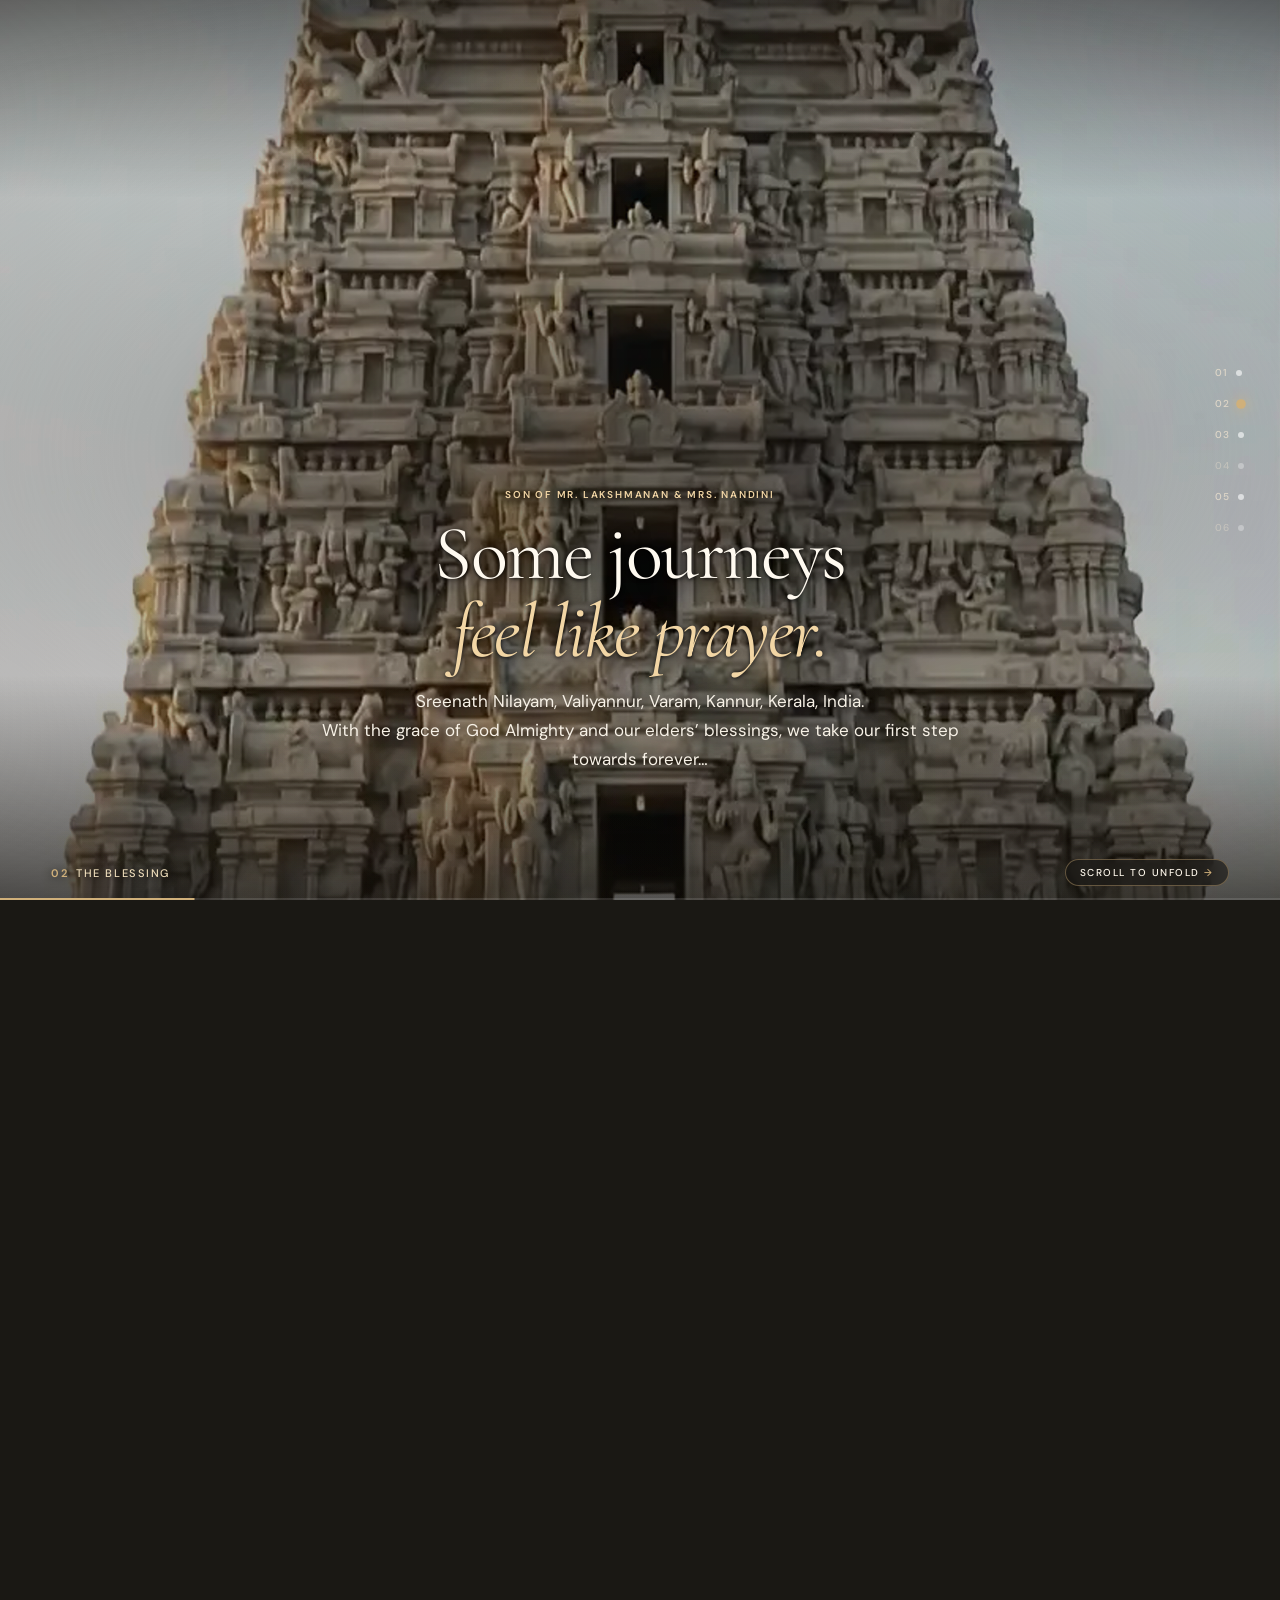
==== manjunath-saritha/index.html @ 2e905105 "Feat: Create wedding invitation copy for Manjunath & Saritha (2 Jan 2027)" ====
<!doctype html>
<html lang="en">
<head>
  <meta charset="UTF-8" />
  <link rel="icon" href="data:image/svg+xml,<svg xmlns=%22http://www.w3.org/2000/svg%22 viewBox=%220 0 100 100%22><text y=%22.9em%22 font-size=%2290%22>💍</text></svg>">
  <meta name="viewport" content="width=device-width, initial-scale=1, viewport-fit=cover" />
  <meta name="theme-color" content="#1a1814" />
  <meta name="description" content="Manjunath &amp; Saritha. Join our wedding celebration, Saturday 2 January 2027 at Kanbay Beach Resort, Thottada, Kannur, Kerala." />
  <title>Manjunath &amp; Saritha - Where Forever Begins | Wedding Invitation</title>
  
  <!-- Fonts -->
  <link rel="preconnect" href="https://fonts.googleapis.com" />
  <link rel="preconnect" href="https://fonts.gstatic.com" crossorigin />
  <link href="https://fonts.googleapis.com/css2?family=Cormorant+Garamond:ital,wght@0,400;0,500;0,600;1,400;1,500&family=DM+Sans:wght@400;500;600&display=swap" rel="stylesheet" />
  
  <link rel="preload" as="image" href="../poster.jpg" />
  <link rel="stylesheet" href="styles.css?v=1.0" />
  <script type="module" src="main.js?v=1.0"></script>
</head>
<body>
  <!-- Film Loader -->
  <div id="film-loader" class="film-loader" role="status" aria-live="polite" aria-busy="true">
    <p class="film-loader-label" id="film-loader-label">Preparing your journey…</p>
    <div class="film-loader-track" aria-hidden="true"><span id="film-loader-fill"></span></div>
    <p class="film-loader-pct" id="film-loader-pct">0%</p>
  </div>

  <a href="#celebrations" class="skip-link">Skip the film to wedding details</a>

  <main id="main">
    <section class="journey" id="journey" aria-label="A journey to our beginning">
      <div class="journey-stage" id="journey-stage">

        <!-- Top Header with S&S Monogram -->
        <header class="journey-header">
          <span class="monogram">M<span>&amp;</span>S</span>
          <a class="header-link" href="#celebrations">The celebrations <span aria-hidden="true">&rarr;</span></a>
        </header>

        <!-- Center Film Region with Scrolled Temple Video Canvas -->
        <div class="film-region">
          <div class="film-border">
            <canvas id="journey-video" role="img" aria-label="Journey from the temple entrance through carved stone corridors to an arch overlooking the sea"></canvas>
          </div>
          <span class="film-side-note" aria-hidden="true">Stone. Sea. Something eternal.</span>
        </div>

        <!-- Copy Region (6 Story Chapters) -->
        <div class="copy-region" id="copy-region">
          <div class="copy-ornament" aria-hidden="true">&#10070;</div>

          <!-- Chapter 1: The Beginning -->
          <article class="chapter-copy is-active hero-depth" data-start="0" data-name="The beginning">
            <div class="hero-content">
              <p class="eyebrow">By God’s Grace<br />With full hearts &amp; our families’ blessings</p>
              <h1><span>Manjunath</span> <em>&amp;</em> <span>Saritha</span></h1>
              <p class="copy-note">A love to come home to.<br />A beginning to share with you.</p>
              <p class="hero-date">2nd January 2027 <span>Auspicious Muhurtham: 11:55 AM &ndash; 12:25 PM<br />Kanbay Beach Resort, Thottada, Kannur, Kerala</span></p>
            </div>
          </article>

          <!-- Chapter 2: The Blessing (Groom Details: Son of Lakshmanan & Nandini) -->
          <article class="chapter-copy" data-start="7" data-name="The blessing" aria-hidden="true" inert>
            <p class="eyebrow">Son of Mr. Lakshmanan &amp; Mrs. Nandini</p>
            <h2>Some journeys<br /><em>feel like prayer.</em></h2>
            <p class="copy-note">
              Sreenath Nilayam, Valiyannur, Varam, Kannur, Kerala, India.<br />
              With the grace of God Almighty and our elders’ blessings, we take our first step towards forever…
            </p>
          </article>

          <!-- Chapter 3: The Light (Bride Details: Daughter of Kunhikrishnan & Saraswathi) -->
          <article class="chapter-copy" data-start="15.5" data-name="The light" aria-hidden="true" inert>
            <p class="eyebrow">Daughter of Mr. E. Kunhikrishnan &amp; Mrs. Saraswathi K</p>
            <h2>A beautiful beginning<br /><em>to forever.</em></h2>
            <p class="copy-note">
              Krishnas, Munnad, Kasaragod, Kerala, India.<br />
              Two families united in tradition, devotion, &amp; timeless togetherness.
            </p>
          </article>

          <!-- Chapter 4: The Gathering (Muhurtham & Itinerary) -->
          <article class="chapter-copy" data-start="26.5" data-name="The gathering" aria-hidden="true" inert>
            <p class="eyebrow">Auspicious Muhurtham: 11:55 AM &ndash; 12:25 PM</p>
            <h2>A celebration<br /><em>to come home to.</em></h2>
            <div class="film-events">
              <p><span>2nd Jan &bull; 11:55 AM &ndash; 12:25 PM</span> <strong>Shubh Muhurtham</strong> &mdash; Kanbay Beach Resort, Thottada, Kannur, Kerala</p>
              <p><span>2nd Jan &bull; 12:30 PM onwards</span> <strong>Traditional Kerala Sadhya Feast</strong> &mdash; Kanbay Beach Resort, Ootupura</p>
            </div>
          </article>

          <!-- Chapter 5: Best Compliments (From Sooraj & Sreejaya) -->
          <article class="chapter-copy" data-start="37" data-name="Best compliments" aria-hidden="true" inert>
            <p class="eyebrow">With Best Compliments From</p>
            <h2>Sooraj &amp; Sreejaya<br /><em>With love &amp; blessings.</em></h2>
            <p class="copy-note">
              Together with dear relatives, friends, &amp; well-wishers.<br />
              Showering blessings upon <strong>Manjunath &amp; Saritha</strong>.
            </p>
          </article>

          <!-- Chapter 6: The Promise -->
          <article class="chapter-copy" data-start="44" data-name="The promise" aria-hidden="true" inert>
            <p class="eyebrow">And a place for you in it all</p>
            <h2>Our Forever.<br /><em>Your Presence.</em></h2>
            <p class="copy-note">With hearts full of joy, we invite you to be part of our special day and bless our journey together.</p>
            <button type="button" class="rsvp-button film-rsvp" data-open-rsvp>Join our celebration <span aria-hidden="true">&rarr;</span></button>
            <a href="#celebrations" class="text-link">The wedding details <span aria-hidden="true">&rarr;</span></a>
          </article>
        </div>

        <!-- Chapter Navigation (Desktop Right) -->
        <nav class="chapter-nav" aria-label="Film chapters">
          <button type="button" data-chapter="0" aria-label="The beginning" aria-current="step"><span>01</span><i></i></button>
          <button type="button" data-chapter="1" aria-label="The blessing"><span>02</span><i></i></button>
          <button type="button" data-chapter="2" aria-label="The light"><span>03</span><i></i></button>
          <button type="button" data-chapter="3" aria-label="The gathering"><span>04</span><i></i></button>
          <button type="button" data-chapter="4" aria-label="Best compliments"><span>05</span><i></i></button>
          <button type="button" data-chapter="5" aria-label="The promise"><span>06</span><i></i></button>
        </nav>

        <!-- Journey Footer -->
        <footer class="journey-footer">
          <span class="chapter-caption"><b id="chapter-number">01</b><span id="chapter-name">The beginning</span></span>
          <span class="media-status" id="media-status" role="status">Preparing your journey…</span>
          <button class="scroll-cue" id="next-chapter" type="button">Scroll to unfold <span aria-hidden="true">&rarr;</span></button>
        </footer>

        <!-- Bottom Gold Progress Line -->
        <div class="progress" aria-hidden="true"><span id="progress-fill"></span></div>
      </div>
    </section>
    
    <!-- Audio activation prompt if browser blocks wheel autoplay -->
    <div id="audio-prompt" class="audio-prompt" role="button" tabindex="0">
      <span class="music-icon" aria-hidden="true">&#9835;</span>
      <span>Click anywhere to play wedding music</span>
    </div>
  </main>

  <!-- Celebrations / Full Details Modal Dialog -->
  <dialog id="wedding-details" aria-labelledby="details-title">
    <button type="button" class="dialog-close" id="close-details" aria-label="Close wedding details">&times;</button>
    <p class="small-label">Manjunath &amp; Saritha &bull; Kannur &amp; Kasaragod</p>
    <h2 id="details-title">A celebration <em>with you.</em></h2>
    <p class="details-intro">
      By God’s Grace and with the love and blessings of the Lakshmanan and Kunhikrishnan families, please join us on Saturday, 2nd January 2027.
    </p>
    
    <div style="background: rgba(208, 176, 122, 0.15); border: 1px solid #d0b07a; border-radius: 4px; padding: 14px 18px; margin: 20px 0; font-size: 11px; color: #211f1a;">
      <strong style="text-transform: uppercase; letter-spacing: 0.1em; color: #856b45;">Auspicious Muhurtham</strong>
      <div style="font-family: var(--serif); font-size: 20px; margin: 4px 0 2px;">11:55 AM &ndash; 12:25 PM</div>
      <span>Saturday, 2nd January 2027 &bull; Kalyana Mandapam, Kanbay Beach Resort, Thottada, Kannur</span>
    </div>

    <div class="events" id="events-list"></div>

    <div style="border-top: 1px solid #c9beac; padding-top: 18px; margin-top: 18px; font-size: 11px; color: #676050;">
      <div style="font-size: 9px; text-transform: uppercase; letter-spacing: 0.12em; color: #856b45;">With Best Compliments From</div>
      <div style="font-family: var(--serif); font-size: 19px; color: #211f1a; margin-top: 3px;">SOORAJ &amp; SREEJAYA</div>
      <div style="font-style: italic; color: #857c6b; font-size: 10px;">Together with dear relatives, friends, &amp; well-wishers showering blessings upon Manjunath &amp; Saritha</div>
    </div>

    <p class="venue-note" style="margin-top: 15px;">
      Sreenath Nilayam, Valiyannur, Varam, Kannur &bull; Krishnas, Munnad, Kasaragod
    </p>
    
    <div style="display: flex; gap: 15px; align-items: center; justify-content: space-between; margin-top: 20px; flex-wrap: wrap;">
      <a class="text-link" id="save-date" href="wedding.ics" download="Manjunath-and-Saritha.ics">Save the dates &rarr;</a>
      <button class="rsvp-button" type="button" data-open-rsvp>Share your RSVP &rarr;</button>
    </div>
  </dialog>

  <!-- RSVP Modal Dialog -->
  <dialog id="rsvp-dialog" aria-labelledby="rsvp-title">
    <button type="button" class="dialog-close" id="close-rsvp" aria-label="Close RSVP">&times;</button>
    <p class="small-label">Manjunath &amp; Saritha</p>
    <h2 id="rsvp-title">A place <em>for you.</em></h2>
    <p class="demo-note">Kindly confirm your presence by 15 December 2026 to help us welcome you warmly.</p>
    <form id="rsvp-form" action="https://formsubmit.co/srijayalaxman@gmail.com" method="POST">
      <input type="hidden" name="_subject" value="Wedding RSVP: Manjunath &amp; Saritha" />
      <input type="hidden" name="_template" value="table" />
      <input type="hidden" name="_captcha" value="false" />
      <label>Your name<input name="name" autocomplete="name" required maxlength="100" placeholder="Your full name" /></label>
      <label>Your phone or email (optional)<input name="contact" autocomplete="email" maxlength="100" placeholder="Phone number or email address" /></label>
      <label>Will you join us?
        <select name="attendance">
          <option value="Joyfully accept">Joyfully accept</option>
          <option value="Sending love from afar">Sending love from afar</option>
        </select>
      </label>
      <label id="guest-field">Number of guests
        <select name="guests">
          <option value="1 guest">1 guest</option>
          <option value="2 guests" selected>2 guests</option>
          <option value="3 guests">3 guests</option>
          <option value="4 guests">4 guests</option>
          <option value="5+ guests (Family)">5+ guests (Family)</option>
        </select>
      </label>
      <label>A little note / blessings
        <textarea name="message" rows="3" maxlength="500" placeholder="A blessing, prayer, or warm wish for Manjunath &amp; Saritha"></textarea>
      </label>
      <button class="rsvp-button" id="rsvp-submit-btn" type="submit">Confirm My Attendance <span aria-hidden="true">&rarr;</span></button>
      <p id="rsvp-status" role="status" style="margin-top: 12px; font-size: 12px; line-height: 1.5; color: #856b45; font-weight: 500;"></p>
    </form>
  </dialog>

  <!-- Audio element pointing to parent bgm.mp3 -->
  <audio id="bgm-audio" src="../bgm.mp3" preload="auto" loop></audio>

  <noscript>
    <style>.journey{height:auto}.journey-stage{position:relative}.media-status,.scroll-cue,.chapter-nav,.header-link,.film-loader{display:none}</style>
  </noscript>
</body>
</html>
---- manjunath-saritha/styles.css ----
/* ==========================================================
   SOORAJ & SREEJAYA WEDDING INVITATION
   Pure Full-Screen Cinematic Experience (Mobile & Desktop)
   ========================================================== */

:root {
  --ink: #1a1814;
  --paper: #f4f0e8;
  --gold: #d0b07a;
  --gold-bright: #f2d6a5;
  --gold-dark: #8c734b;
  --muted: #b8b2a5;
  --line: rgba(208, 176, 122, 0.3);
  --serif: 'Cormorant Garamond', Georgia, serif;
  --sans: 'DM Sans', -apple-system, BlinkMacSystemFont, Arial, sans-serif;
  --ease: cubic-bezier(0.23, 1, 0.32, 1);
  color: var(--paper);
  background: var(--ink);
  font-family: var(--sans);
  -webkit-font-smoothing: antialiased;
  -webkit-text-size-adjust: 100%;
}

* { box-sizing: border-box; }
html, body {
  margin: 0;
  padding: 0;
  width: 100%;
  min-height: 100%;
  background: var(--ink);
  color: var(--paper);
  touch-action: pan-y;
  -webkit-overflow-scrolling: touch;
  overscroll-behavior-y: none;
}

body, h1, h2, h3, p, figure, ul, ol { margin: 0; padding: 0; }
button, input, select, textarea { font: inherit; }
button, a { -webkit-tap-highlight-color: transparent; touch-action: manipulation; cursor: pointer; color: inherit; text-decoration: none; }
img, video { display: block; max-width: 100%; }
button:focus-visible, a:focus-visible, summary:focus-visible { outline: 2px solid var(--gold); outline-offset: 4px; }
[hidden] { display: none !important; }

/* Skip Link */
.skip-link {
  position: fixed;
  top: 8px;
  left: 8px;
  transform: translateY(-180%);
  background: var(--paper);
  color: var(--ink);
  padding: 12px 18px;
  z-index: 100;
  font-weight: 500;
  border-radius: 4px;
}
.skip-link:focus { transform: none; }

/* ==========================================================
   FILM LOADER
   ========================================================== */
.film-loader {
  position: fixed;
  inset: 0;
  z-index: 999;
  display: flex;
  flex-direction: column;
  align-items: center;
  justify-content: center;
  gap: 16px;
  padding: 24px;
  background: radial-gradient(circle at center, #26231e 0%, #151310 100%);
  color: var(--paper);
  transition: opacity 0.5s var(--ease), visibility 0.5s var(--ease);
}
.film-loader.is-done {
  opacity: 0;
  visibility: hidden;
  pointer-events: none;
}
.film-loader-label {
  font: 500 11px/1.5 var(--sans);
  letter-spacing: .18em;
  text-transform: uppercase;
  color: var(--gold-bright);
}
.film-loader-track {
  width: min(280px, 72vw);
  height: 2px;
  background: #3b362c;
  overflow: hidden;
  border-radius: 2px;
}
.film-loader-track span {
  display: block;
  height: 100%;
  width: 100%;
  transform: scaleX(0);
  transform-origin: left;
  background: var(--gold);
  transition: transform 160ms linear;
}
.film-loader-pct {
  font: 400 13px/1 var(--serif);
  color: #cbc6bb;
  letter-spacing: .06em;
}

/* ==========================================================
   JOURNEY & CONTINUOUS FULL-SCREEN CINEMA STAGE
   ========================================================== */
.journey {
  height: 800svh;
  min-height: 4200px;
  background: var(--ink);
  color: var(--paper);
  position: relative;
}

.journey-stage {
  position: fixed;
  transform: translateZ(0);
  -webkit-transform: translateZ(0);
  backface-visibility: hidden;
  inset: 0;
  width: 100vw;
  height: 100vh;
  height: 100dvh;
  display: block;
  overflow: hidden;
  pointer-events: none;
  z-index: 1;
}

/* Film Region & Canvas */
.film-region {
  position: absolute;
  inset: 0;
  width: 100%;
  height: 100%;
  pointer-events: none;
  z-index: 1;
}
.film-border {
  position: absolute;
  inset: 0;
  width: 100%;
  height: 100%;
  border: 0;
  padding: 0;
  margin: 0;
}
#journey-video {
  display: block;
  transform: translateZ(0);
  -webkit-transform: translateZ(0);
  backface-visibility: hidden;
  width: 100%;
  height: 100%;
  object-fit: cover;
  object-position: center center;
  pointer-events: none;
  image-rendering: -webkit-optimize-contrast;
  image-rendering: high-quality;
  filter: contrast(1.04) brightness(1.02) saturate(1.08);
}

/* Vignette Scrim */
.film-region::after {
  content: '';
  position: absolute;
  inset: 0;
  pointer-events: none;
  background:
    radial-gradient(ellipse 95% 85% at 50% 50%, transparent 40%, rgba(15, 13, 10, 0.45) 100%),
    linear-gradient(180deg, rgba(15, 13, 10, 0.5) 0%, transparent 22%, transparent 75%, rgba(15, 13, 10, 0.65) 100%);
}

.film-side-note, .copy-ornament { display: none; }

/* ==========================================================
   SITE HEADER
   ========================================================== */
.site-header {
  position: absolute;
  top: 0;
  left: 0;
  right: 0;
  display: flex;
  align-items: center;
  justify-content: space-between;
  padding: max(16px, env(safe-area-inset-top, 16px)) clamp(20px, 4vw, 60px);
  z-index: 20;
  pointer-events: none;
  text-shadow: 0 1px 12px rgba(0, 0, 0, 0.9);
}
.site-header * { pointer-events: auto; }

.header-place {
  font: 500 9px var(--sans);
  letter-spacing: .16em;
  text-transform: uppercase;
  color: #eeddbb;
}
@media (max-width: 550px) {
  .header-place { display: none; }
}

.monogram {
  font: 500 28px/1 var(--serif);
  letter-spacing: -.05em;
  color: #fff9ed;
}
.monogram span {
  font-style: italic;
  color: var(--gold);
  font-size: .7em;
  margin: 0 .14em;
}

.header-link {
  display: inline-flex;
  align-items: center;
  gap: 8px;
  font: 500 10px var(--sans);
  letter-spacing: .15em;
  text-transform: uppercase;
  color: #fff9ed;
  padding: 6px 14px;
  border: 1px solid rgba(208, 176, 122, 0.45);
  border-radius: 20px;
  background: rgba(26, 24, 20, 0.65);
  backdrop-filter: blur(8px);
  -webkit-backdrop-filter: blur(8px);
  transition: all 0.3s ease;
}
.header-link span { color: var(--gold); }
.header-link:hover {
  border-color: var(--gold);
  background: rgba(36, 32, 26, 0.9);
  color: var(--gold-bright);
}

/* ==========================================================
   COPY REGION & CHAPTERS
   ========================================================== */
.copy-region {
  position: absolute;
  inset: 0;
  width: 100%;
  height: 100%;
  pointer-events: none;
  z-index: 10;
}

.chapter-copy {
  position: absolute;
  inset: 0;
  display: flex;
  flex-direction: column;
  align-items: center;
  justify-content: center;
  text-align: center;
  padding: 80px clamp(20px, 6vw, 80px) 90px;
  opacity: 0;
  visibility: hidden;
  pointer-events: none;
  transition: opacity 0.5s var(--ease), transform 0.5s var(--ease);
  transform: translate3d(0, 16px, 0);
  -webkit-transform: translate3d(0, 16px, 0);
  will-change: opacity, transform;
  backface-visibility: hidden;
  isolation: isolate;
}
.chapter-copy.is-active {
  opacity: 1;
  visibility: visible;
  pointer-events: none;
  transform: translate3d(0, 0, 0);
  -webkit-transform: translate3d(0, 0, 0);
}
.chapter-copy a, .chapter-copy button { pointer-events: auto; }

/* Soft read-aid backing scrim */
.chapter-copy::before {
  content: '';
  position: absolute;
  inset: 0;
  z-index: -1;
  pointer-events: none;
  background: radial-gradient(ellipse 85% 55% at 50% 50%, rgba(18, 15, 12, 0.62) 0%, transparent 100%);
}

/* Typography */
.eyebrow, .small-label {
  font: 600 10px/1.6 var(--sans);
  letter-spacing: .18em;
  text-transform: uppercase;
  color: var(--gold-bright);
  margin-bottom: 12px;
  text-shadow: 0 1px 12px rgba(0, 0, 0, 0.95);
}

.chapter-copy h1 {
  font: 400 clamp(3.2rem, 9.5vw, 7.5rem)/0.96 var(--serif);
  letter-spacing: -.03em;
  color: #fffaf0;
  text-shadow: 0 2px 28px rgba(0, 0, 0, 0.95), 0 1px 4px rgba(0, 0, 0, 0.9);
}
.chapter-copy h1 span { display: inline-block; }
.chapter-copy h1 em {
  font-size: .65em;
  color: var(--gold);
  font-style: italic;
  margin: 0 4px;
}

.chapter-copy h2 {
  font: 400 clamp(2.3rem, 6.5vw, 4.8rem)/1.02 var(--serif);
  letter-spacing: -.025em;
  color: #fffaf0;
  text-shadow: 0 2px 28px rgba(0, 0, 0, 0.95), 0 1px 4px rgba(0, 0, 0, 0.9);
}
.chapter-copy h2 em {
  color: var(--gold-bright);
  font-style: italic;
}

.copy-note {
  font: 400 clamp(13px, 2.2vw, 17px)/1.7 var(--sans);
  color: #f7f1e6;
  max-width: 38em;
  margin-top: 16px;
  text-shadow: 0 1px 14px rgba(0, 0, 0, 0.95);
}

.hero-date {
  font: 500 11px/1.8 var(--sans);
  letter-spacing: .18em;
  text-transform: uppercase;
  color: var(--gold);
  margin-top: 22px;
  text-shadow: 0 1px 12px rgba(0, 0, 0, 0.95);
}
.hero-date span {
  display: block;
  color: #ded6c8;
  font-size: 10px;
  letter-spacing: .12em;
}

/* Chapter Custom Placements */
.chapter-copy[data-start='0'] {
  justify-content: center;
}
.chapter-copy[data-start='0'] .hero-content {
  display: flex;
  flex-direction: column;
  align-items: center;
  width: 100%;
}

.chapter-copy[data-start='7'],
.chapter-copy[data-start='15.5'],
.chapter-copy[data-start='26.5'] {
  justify-content: flex-end;
  padding-bottom: max(90px, 14svh);
}

.chapter-copy[data-start='37'] {
  justify-content: center;
}

.chapter-copy[data-start='44'] {
  justify-content: center;
}

/* Event Itinerary (Chapter 4) */
.film-events {
  margin-top: 20px;
  display: flex;
  flex-direction: column;
  gap: 10px;
  max-width: 440px;
  text-align: left;
}
.film-events p {
  font: 400 16px/1.4 var(--serif);
  color: #fff9ee;
  text-shadow: 0 1px 10px #000;
  display: flex;
  align-items: baseline;
  gap: 12px;
}
.film-events span {
  width: 135px;
  flex-shrink: 0;
  color: var(--gold-bright);
  font: 500 9px var(--sans);
  letter-spacing: .08em;
  text-transform: uppercase;
}

/* Buttons */
.film-rsvp, .rsvp-button {
  display: inline-flex;
  align-items: center;
  justify-content: center;
  gap: 8px;
  margin-top: 22px;
  padding: 12px 28px;
  background: var(--gold);
  color: #211f1a;
  border: 1px solid #e7c997;
  border-radius: 28px;
  font: 600 11px var(--sans);
  letter-spacing: .14em;
  text-transform: uppercase;
  box-shadow: 0 4px 20px rgba(0, 0, 0, 0.4), 0 0 16px rgba(208, 176, 122, 0.3);
  transition: all 0.3s ease;
}
.film-rsvp:hover, .rsvp-button:hover {
  background: #deb77a;
  transform: translateY(-2px);
  box-shadow: 0 6px 26px rgba(0, 0, 0, 0.5), 0 0 22px rgba(208, 176, 122, 0.5);
}

.text-link {
  color: var(--gold-bright);
  font: 500 11px var(--sans);
  letter-spacing: .1em;
  text-decoration: underline;
  text-underline-offset: 4px;
  transition: color 0.3s ease;
}
.text-link:hover { color: #fff; }

/* ==========================================================
   CHAPTER NAVIGATION (01 - 06 on the right)
   ========================================================== */
.chapter-nav {
  position: absolute;
  right: clamp(16px, 2.5vw, 36px);
  top: 50%;
  transform: translateY(-50%);
  display: flex;
  flex-direction: column;
  gap: 10px;
  z-index: 20;
  pointer-events: none;
}
.chapter-nav button {
  pointer-events: auto;
  background: transparent;
  border: 0;
  padding: 4px;
  display: flex;
  align-items: center;
  gap: 8px;
  opacity: 0.5;
  transition: opacity 0.3s ease;
}
.chapter-nav button span {
  font: 500 10px var(--sans);
  color: #ded6c8;
  letter-spacing: .08em;
  display: none;
}
.chapter-nav button i {
  display: block;
  width: 6px;
  height: 6px;
  border-radius: 50%;
  background: rgba(255, 255, 255, 0.6);
  transition: all 0.3s ease;
}
.chapter-nav button[aria-current='step'] {
  opacity: 1;
}
.chapter-nav button[aria-current='step'] i {
  background: var(--gold);
  transform: scale(1.6);
  box-shadow: 0 0 8px var(--gold);
}
@media (min-width: 900px) {
  .chapter-nav button span { display: block; }
}

/* ==========================================================
   JOURNEY FOOTER
   ========================================================== */
.journey-footer {
  position: absolute;
  bottom: max(14px, env(safe-area-inset-bottom, 14px));
  left: clamp(20px, 4vw, 60px);
  right: clamp(20px, 4vw, 60px);
  display: flex;
  align-items: center;
  justify-content: space-between;
  z-index: 20;
  pointer-events: none;
  text-shadow: 0 1px 10px rgba(0, 0, 0, 0.9);
}
.journey-footer * { pointer-events: auto; }

.chapter-caption {
  font: 500 11px var(--sans);
  letter-spacing: .14em;
  text-transform: uppercase;
  color: #eeddbb;
  display: flex;
  align-items: center;
  gap: 8px;
}
.chapter-caption b {
  color: var(--gold);
  font-weight: 600;
}

.media-status { display: none; }

.scroll-cue {
  background: rgba(26, 24, 20, 0.65);
  border: 1px solid rgba(208, 176, 122, 0.4);
  border-radius: 20px;
  padding: 6px 14px;
  color: #fff9ed;
  font: 500 10px var(--sans);
  letter-spacing: .15em;
  text-transform: uppercase;
  backdrop-filter: blur(8px);
  -webkit-backdrop-filter: blur(8px);
  transition: all 0.3s ease;
}
.scroll-cue span { color: var(--gold); }
.scroll-cue:hover {
  border-color: var(--gold);
  background: rgba(36, 32, 26, 0.9);
}

/* Bottom Progress Bar */
.progress {
  position: absolute;
  bottom: 0;
  left: 0;
  right: 0;
  height: 2px;
  background: rgba(255, 255, 255, 0.12);
  z-index: 30;
  pointer-events: none;
}
.progress span {
  display: block;
  height: 100%;
  width: 100%;
  background: var(--gold);
  transform: scaleX(0);
  transform-origin: left;
  transition: transform 100ms linear;
}

/* ==========================================================
   AUDIO ACTIVATION PROMPT PILL
   ========================================================== */
.audio-prompt {
  position: fixed;
  bottom: max(64px, calc(env(safe-area-inset-bottom, 0px) + 60px));
  left: 50%;
  transform: translateX(-50%) translateY(25px);
  background: rgba(26, 24, 20, 0.94);
  border: 1px solid var(--gold);
  border-radius: 30px;
  padding: 10px 22px;
  color: #fff5e3;
  font-family: var(--sans);
  font-size: 11px;
  font-weight: 500;
  letter-spacing: .12em;
  text-transform: uppercase;
  display: flex;
  align-items: center;
  gap: 10px;
  z-index: 99;
  box-shadow: 0 4px 22px rgba(0, 0, 0, 0.7), 0 0 16px rgba(208, 176, 122, 0.3);
  opacity: 0;
  visibility: hidden;
  pointer-events: none;
  cursor: pointer;
  transition: all 0.4s var(--ease);
  backdrop-filter: blur(10px);
  -webkit-backdrop-filter: blur(10px);
}
.audio-prompt.is-visible {
  opacity: 1;
  visibility: visible;
  pointer-events: auto;
  transform: translateX(-50%) translateY(0);
  animation: promptPulse 2.5s ease-in-out infinite;
}
.audio-prompt .music-icon {
  font-size: 14px;
  color: var(--gold);
}
@keyframes promptPulse {
  0%, 100% { box-shadow: 0 4px 22px rgba(0, 0, 0, 0.7), 0 0 16px rgba(208, 176, 122, 0.3); }
  50% { box-shadow: 0 6px 30px rgba(0, 0, 0, 0.8), 0 0 26px rgba(208, 176, 122, 0.6); }
}

/* ==========================================================
   MODAL DIALOGS (CELEBRATIONS & RSVP)
   ========================================================== */
dialog {
  border: 1px solid var(--gold);
  border-radius: 8px;
  background: var(--paper);
  color: #211f1a;
  padding: 36px clamp(20px, 5vw, 44px);
  box-shadow: 0 20px 60px rgba(0, 0, 0, 0.6), 0 0 30px rgba(208, 176, 122, 0.2);
  width: min(640px, calc(100% - 32px));
  max-height: 90vh;
  overflow-y: auto;
  pointer-events: auto;
  margin: auto;
}
dialog::backdrop {
  background: rgba(15, 13, 10, 0.85);
  backdrop-filter: blur(6px);
  -webkit-backdrop-filter: blur(6px);
}
dialog h2 {
  font: 400 clamp(2rem, 5vw, 2.8rem)/1.1 var(--serif);
  color: #211f1a;
  margin-top: 6px;
}
dialog h2 em { color: var(--gold-dark); font-style: italic; }
.details-intro, .demo-note {
  font-size: 13px;
  line-height: 1.7;
  color: #595245;
  margin: 14px 0 20px;
}
.dialog-close {
  position: absolute;
  top: 14px;
  right: 16px;
  background: transparent;
  border: 0;
  font-size: 28px;
  line-height: 1;
  color: #8c8273;
  padding: 6px;
  transition: color 0.2s ease;
}
.dialog-close:hover { color: #211f1a; }

/* RSVP Form */
#rsvp-form { display: flex; flex-direction: column; gap: 16px; }
#rsvp-form label {
  display: flex;
  flex-direction: column;
  gap: 6px;
  font: 500 11px var(--sans);
  letter-spacing: .08em;
  text-transform: uppercase;
  color: #595245;
}
#rsvp-form input, #rsvp-form select, #rsvp-form textarea {
  border: 1px solid #d4cdc0;
  border-radius: 4px;
  padding: 11px 14px;
  background: #fff;
  color: #211f1a;
  font-size: 14px;
  transition: border-color 0.2s ease;
}
#rsvp-form input:focus, #rsvp-form select:focus, #rsvp-form textarea:focus {
  border-color: var(--gold-dark);
  outline: none;
}

/* Modal Dialog Content Enhancements */
dialog .small-label {
  color: var(--gold-dark);
  text-shadow: none;
}
dialog .event-number {
  color: var(--gold-dark);
  font-family: var(--serif);
  font-size: 15px;
  font-weight: 600;
  margin-right: 8px;
}
dialog .events {
  display: flex;
  flex-direction: column;
  gap: 14px;
  margin: 18px 0;
}
dialog .event {
  display: flex;
  align-items: flex-start;
  gap: 14px;
  padding-bottom: 14px;
  border-bottom: 1px solid rgba(208, 176, 122, 0.25);
}
dialog .event:last-child {
  border-bottom: none;
  padding-bottom: 0;
}
dialog .event h3 {
  font: 500 1.25rem/1.2 var(--serif);
  color: #211f1a;
  margin: 3px 0 2px;
}
dialog .event p {
  font-size: 13px;
  color: #595245;
  line-height: 1.5;
}
dialog .event-details {
  margin-left: auto;
  text-align: right;
  font-size: 11px;
  color: #736959;
  flex-shrink: 0;
}
@media (max-width: 500px) {
  dialog .event {
    flex-direction: column;
    gap: 4px;
  }
  dialog .event-details {
    text-align: left;
    margin-left: 0;
  }
}
dialog .rsvp-button {
  background: #d0b07a;
  color: #1a1814;
  font-weight: 600;
  padding: 10px 22px;
  border: 0;
  border-radius: 24px;
  font-size: 11px;
  letter-spacing: 0.12em;
  text-transform: uppercase;
  cursor: pointer;
  transition: background 0.3s ease;
}
dialog .rsvp-button:hover {
  background: #f2d6a5;
}
dialog .text-link {
  color: #8c734b;
  font-size: 12px;
  letter-spacing: 0.08em;
  text-transform: uppercase;
  font-weight: 500;
  border-bottom: 1px solid rgba(140, 115, 75, 0.4);
  padding-bottom: 2px;
  transition: color 0.2s ease, border-color 0.2s ease;
}
dialog .text-link:hover {
  color: #211f1a;
  border-color: #211f1a;
}

/* ==========================================================
   MOBILE RESPONSIVENESS OVERRIDES (MAX-WIDTH 768px)
   ========================================================= */
@media (max-width: 768px) {
  .chapter-copy h1 { font-size: clamp(3rem, 14vw, 4.4rem); }
  .chapter-copy h2 { font-size: clamp(2.1rem, 9vw, 3.2rem); }
  .chapter-copy { padding: 70px 22px 80px; }
  .chapter-copy[data-start='7'],
  .chapter-copy[data-start='15.5'],
  .chapter-copy[data-start='26.5'] {
    padding-bottom: max(75px, 12svh);
  }
  .film-events { max-width: 100%; }
  .film-events p { font-size: 15px; flex-direction: column; gap: 2px; }
  .film-events span { width: auto; font-size: 8px; }
  .chapter-caption { font-size: 10px; }
  .scroll-cue { font-size: 9px; padding: 5px 11px; }
}
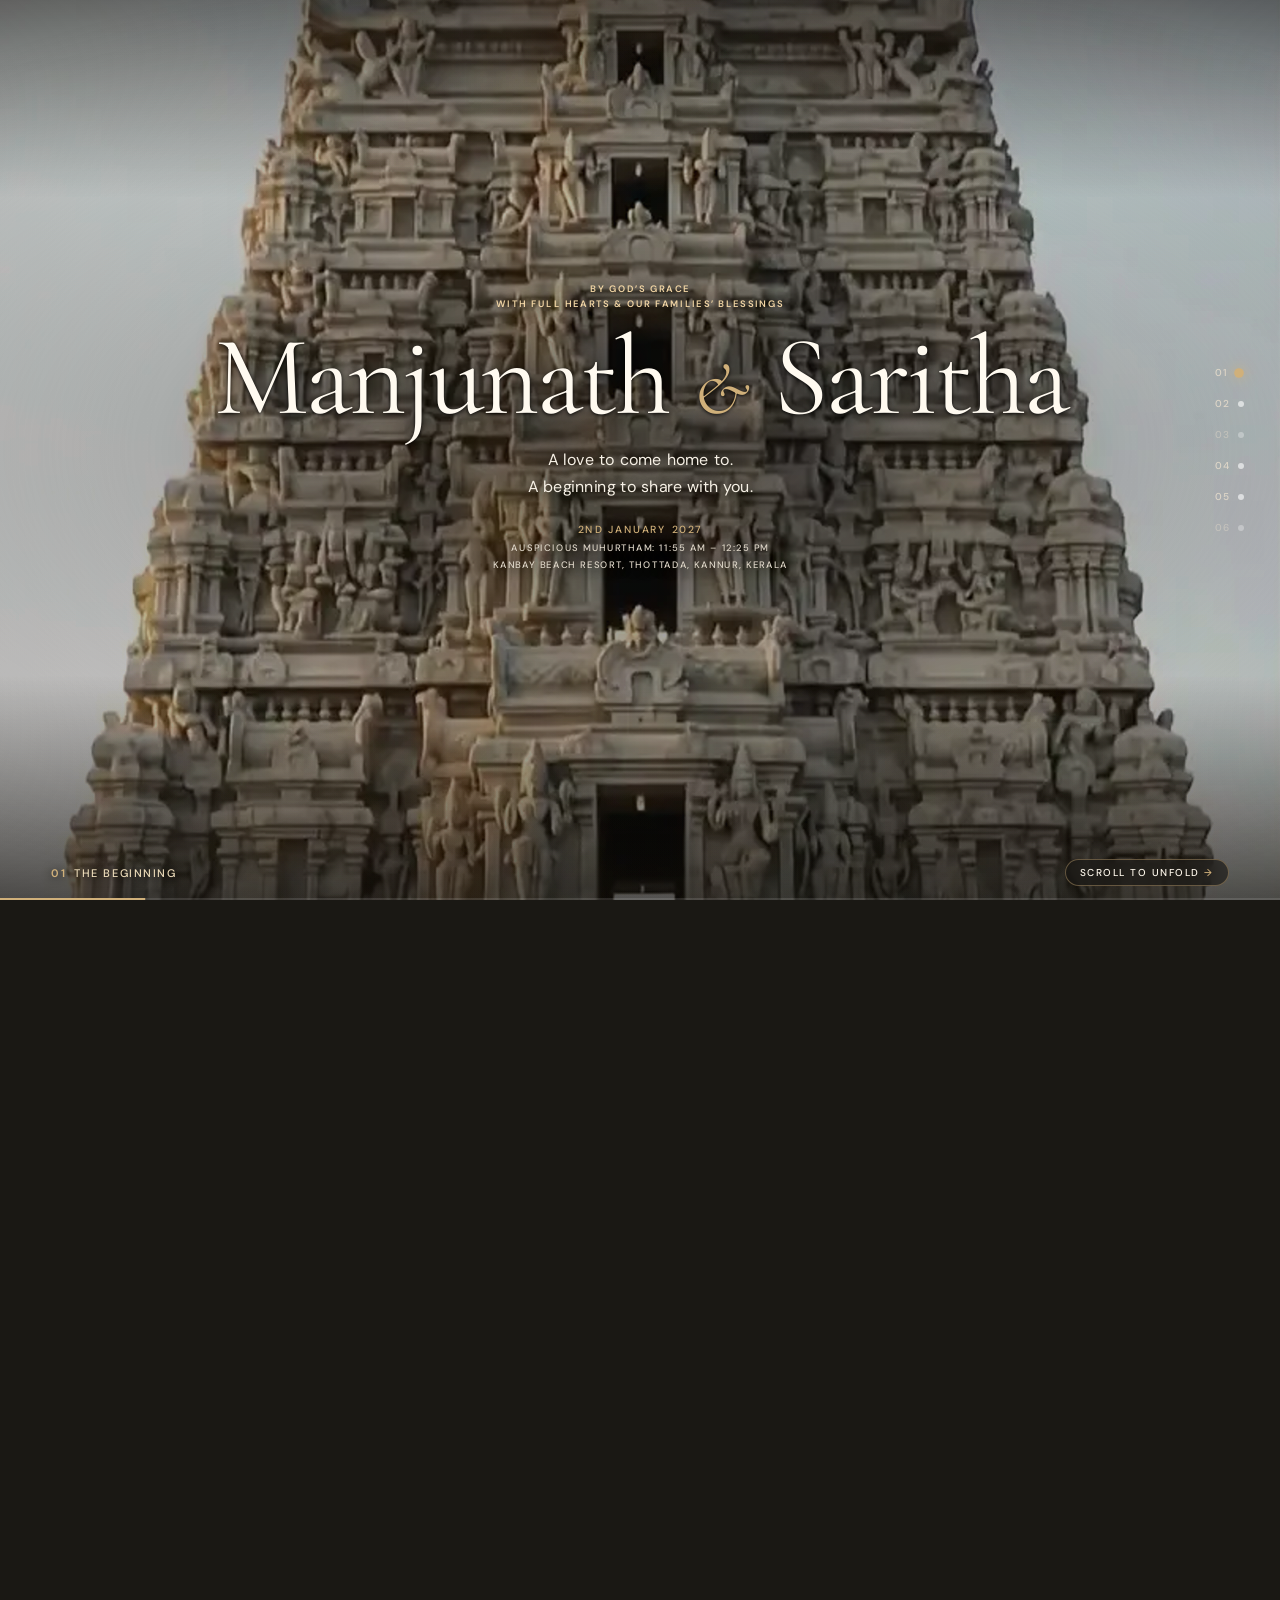
==== commit 7f3edae7: "Feat: Add Open Graph WhatsApp sharing preview tags" ====
--- a/manjunath-saritha/index.html
+++ b/manjunath-saritha/index.html
@@ -7,6 +7,23 @@
   <meta name="theme-color" content="#1a1814" />
   <meta name="description" content="Manjunath &amp; Saritha. Join our wedding celebration, Saturday 2 January 2027 at Kanbay Beach Resort, Thottada, Kannur, Kerala." />
   <title>Manjunath &amp; Saritha - Where Forever Begins | Wedding Invitation</title>
+  <!-- WhatsApp & Social Media Preview (Open Graph) -->
+  <meta property="og:type" content="website" />
+  <meta property="og:site_name" content="Manjunath &amp; Saritha Wedding" />
+  <meta property="og:url" content="https://sooraj1119.github.io/manjunath-saritha/" />
+  <meta property="og:title" content="Manjunath &amp; Saritha — Wedding Invitation" />
+  <meta property="og:description" content="By God’s Grace. With full hearts &amp; our families’ blessings, join our wedding celebration on Saturday, 2 January 2027 at Kanbay Beach Resort, Thottada, Kannur, Kerala." />
+  <meta property="og:image" content="https://sooraj1119.github.io/manjunath-saritha/poster.jpg" />
+  <meta property="og:image:secure_url" content="https://sooraj1119.github.io/manjunath-saritha/poster.jpg" />
+  <meta property="og:image:type" content="image/jpeg" />
+  <meta property="og:image:width" content="1200" />
+  <meta property="og:image:height" content="630" />
+
+  <!-- Twitter Card -->
+  <meta name="twitter:card" content="summary_large_image" />
+  <meta name="twitter:title" content="Manjunath &amp; Saritha — Wedding Invitation" />
+  <meta name="twitter:description" content="Join our wedding celebration on Saturday, 2 January 2027 at Kanbay Beach Resort, Kannur, Kerala." />
+  <meta name="twitter:image" content="https://sooraj1119.github.io/manjunath-saritha/poster.jpg" />
   
   <!-- Fonts -->
   <link rel="preconnect" href="https://fonts.googleapis.com" />
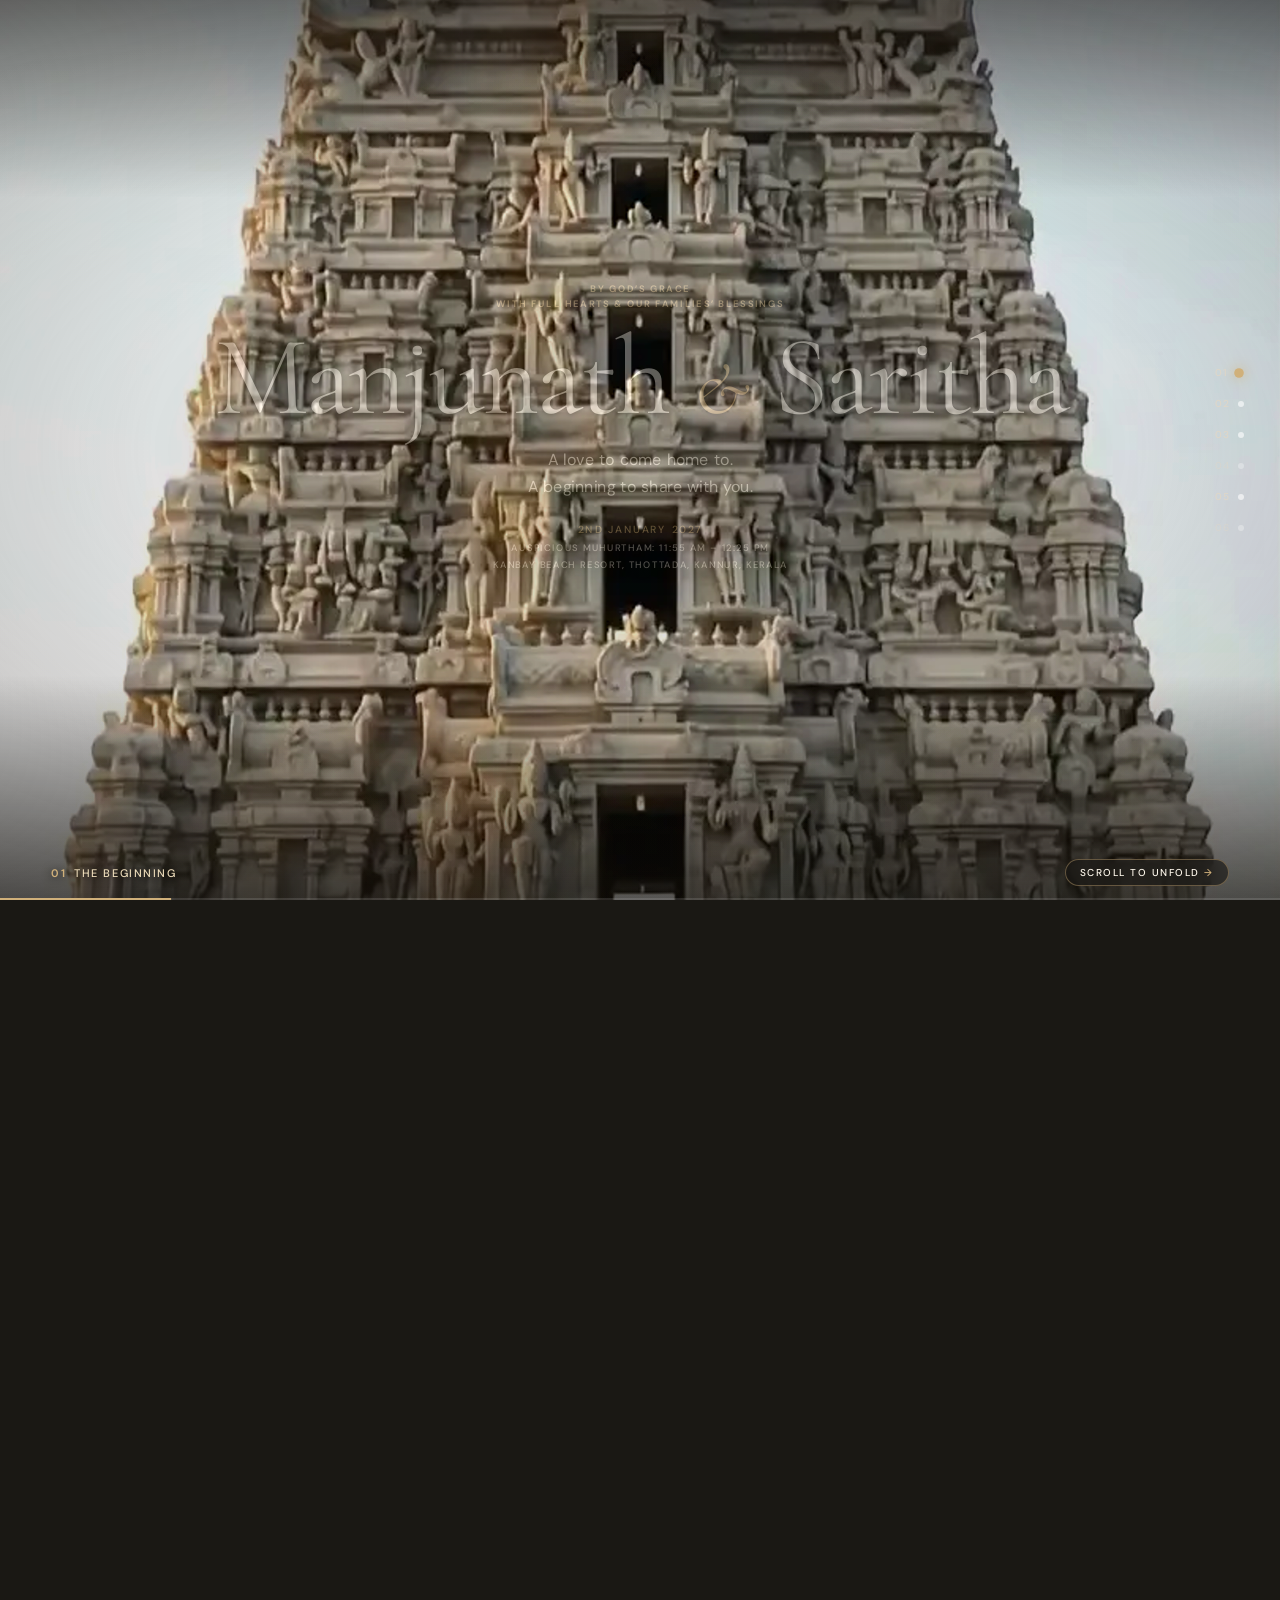
==== commit 580c2c44: "Feat: Add Manjunath & Saritha couple photo for WhatsApp sharing preview" ====
--- a/manjunath-saritha/index.html
+++ b/manjunath-saritha/index.html
@@ -13,8 +13,8 @@
   <meta property="og:url" content="https://sooraj1119.github.io/manjunath-saritha/" />
   <meta property="og:title" content="Manjunath &amp; Saritha — Wedding Invitation" />
   <meta property="og:description" content="By God’s Grace. With full hearts &amp; our families’ blessings, join our wedding celebration on Saturday, 2 January 2027 at Kanbay Beach Resort, Thottada, Kannur, Kerala." />
-  <meta property="og:image" content="https://sooraj1119.github.io/manjunath-saritha/poster.jpg" />
-  <meta property="og:image:secure_url" content="https://sooraj1119.github.io/manjunath-saritha/poster.jpg" />
+  <meta property="og:image" content="https://sooraj1119.github.io/manjunath-saritha/preview.jpg?v=2.0" />
+  <meta property="og:image:secure_url" content="https://sooraj1119.github.io/manjunath-saritha/preview.jpg?v=2.0" />
   <meta property="og:image:type" content="image/jpeg" />
   <meta property="og:image:width" content="1200" />
   <meta property="og:image:height" content="630" />
@@ -23,7 +23,7 @@
   <meta name="twitter:card" content="summary_large_image" />
   <meta name="twitter:title" content="Manjunath &amp; Saritha — Wedding Invitation" />
   <meta name="twitter:description" content="Join our wedding celebration on Saturday, 2 January 2027 at Kanbay Beach Resort, Kannur, Kerala." />
-  <meta name="twitter:image" content="https://sooraj1119.github.io/manjunath-saritha/poster.jpg" />
+  <meta name="twitter:image" content="https://sooraj1119.github.io/manjunath-saritha/preview.jpg?v=2.0" />
   
   <!-- Fonts -->
   <link rel="preconnect" href="https://fonts.googleapis.com" />
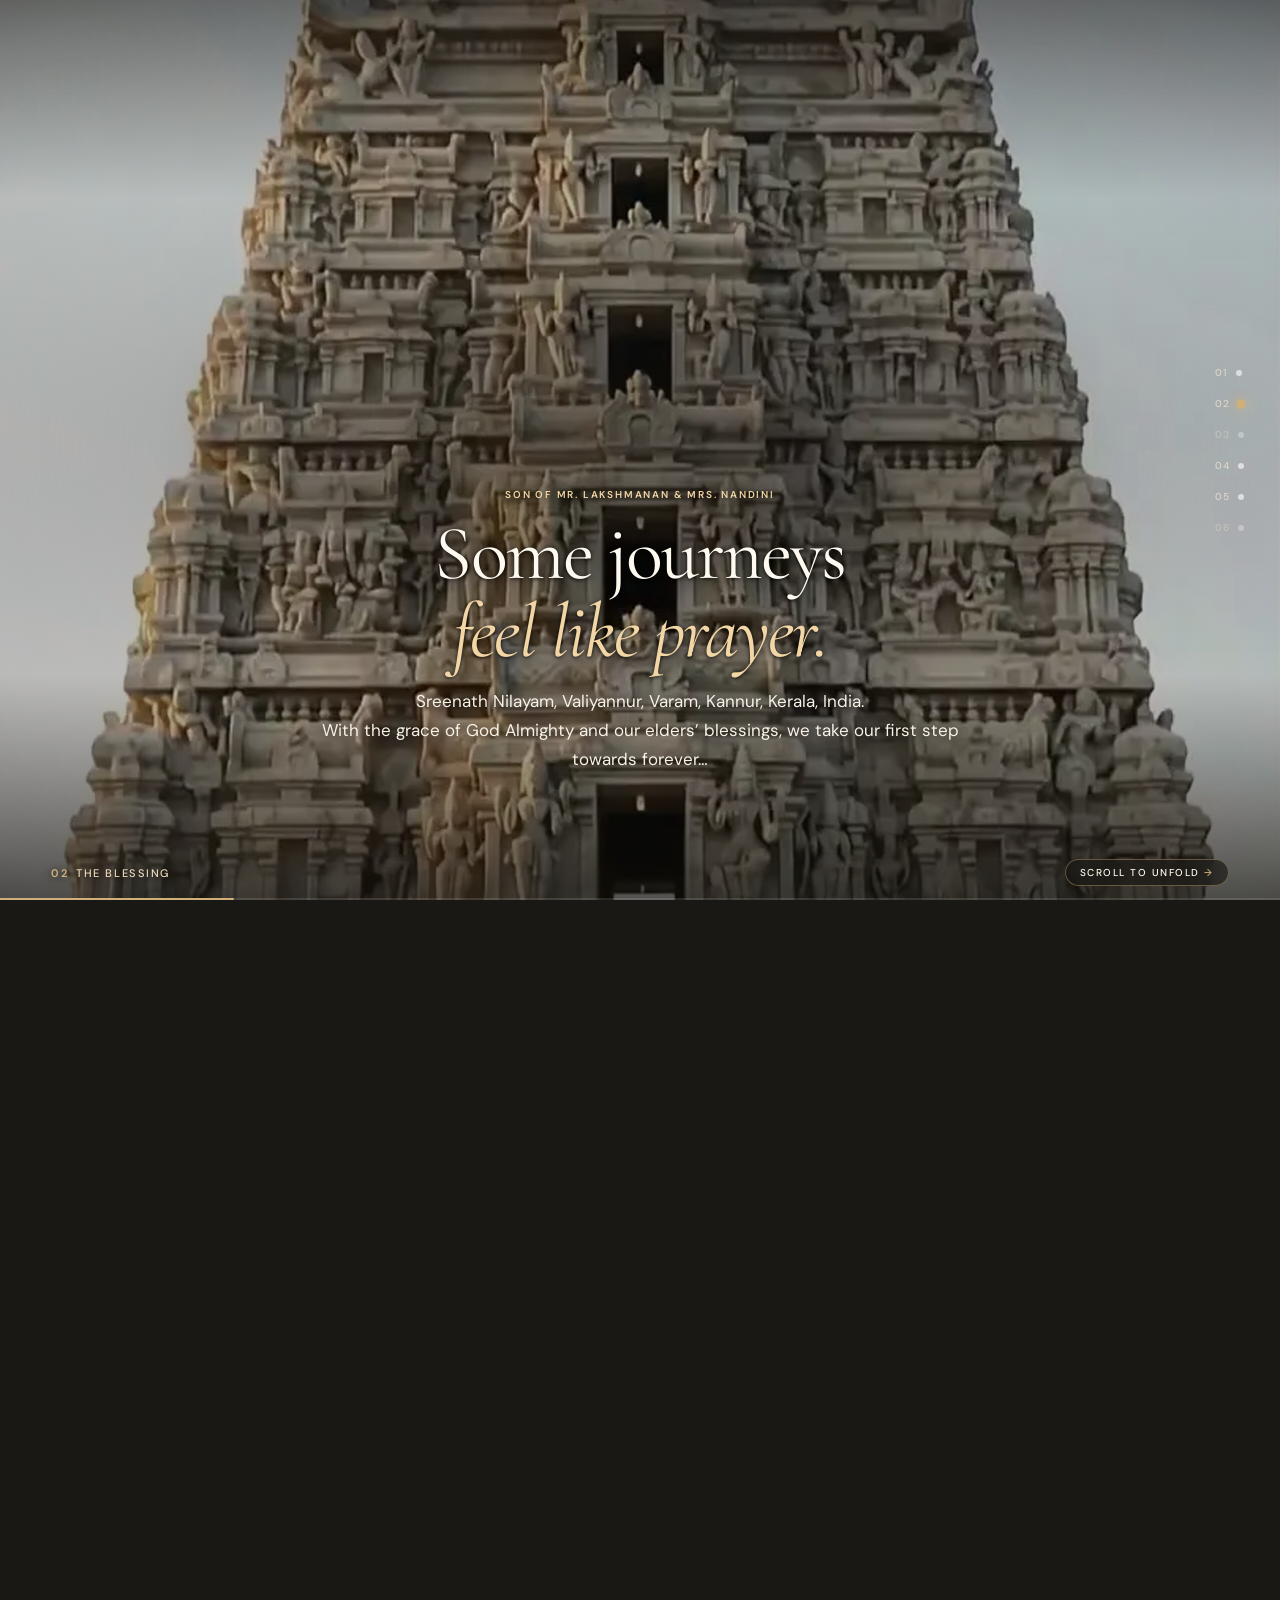
==== commit 2149ea7f: "Fix: Add clean image_src, itemprop and thumbnail tags for WhatsApp" ====
--- a/manjunath-saritha/index.html
+++ b/manjunath-saritha/index.html
@@ -13,17 +13,20 @@
   <meta property="og:url" content="https://sooraj1119.github.io/manjunath-saritha/" />
   <meta property="og:title" content="Manjunath &amp; Saritha — Wedding Invitation" />
   <meta property="og:description" content="By God’s Grace. With full hearts &amp; our families’ blessings, join our wedding celebration on Saturday, 2 January 2027 at Kanbay Beach Resort, Thottada, Kannur, Kerala." />
-  <meta property="og:image" content="https://sooraj1119.github.io/manjunath-saritha/preview.jpg?v=2.0" />
-  <meta property="og:image:secure_url" content="https://sooraj1119.github.io/manjunath-saritha/preview.jpg?v=2.0" />
+  <meta property="og:image" content="https://sooraj1119.github.io/manjunath-saritha/preview.jpg" />
+  <meta property="og:image:secure_url" content="https://sooraj1119.github.io/manjunath-saritha/preview.jpg" />
   <meta property="og:image:type" content="image/jpeg" />
   <meta property="og:image:width" content="1200" />
   <meta property="og:image:height" content="630" />
+  <link rel="image_src" href="https://sooraj1119.github.io/manjunath-saritha/preview.jpg" />
+  <meta itemprop="image" content="https://sooraj1119.github.io/manjunath-saritha/preview.jpg" />
+  <meta name="thumbnail" content="https://sooraj1119.github.io/manjunath-saritha/preview.jpg" />
 
   <!-- Twitter Card -->
   <meta name="twitter:card" content="summary_large_image" />
   <meta name="twitter:title" content="Manjunath &amp; Saritha — Wedding Invitation" />
   <meta name="twitter:description" content="Join our wedding celebration on Saturday, 2 January 2027 at Kanbay Beach Resort, Kannur, Kerala." />
-  <meta name="twitter:image" content="https://sooraj1119.github.io/manjunath-saritha/preview.jpg?v=2.0" />
+  <meta name="twitter:image" content="https://sooraj1119.github.io/manjunath-saritha/preview.jpg" />
   
   <!-- Fonts -->
   <link rel="preconnect" href="https://fonts.googleapis.com" />
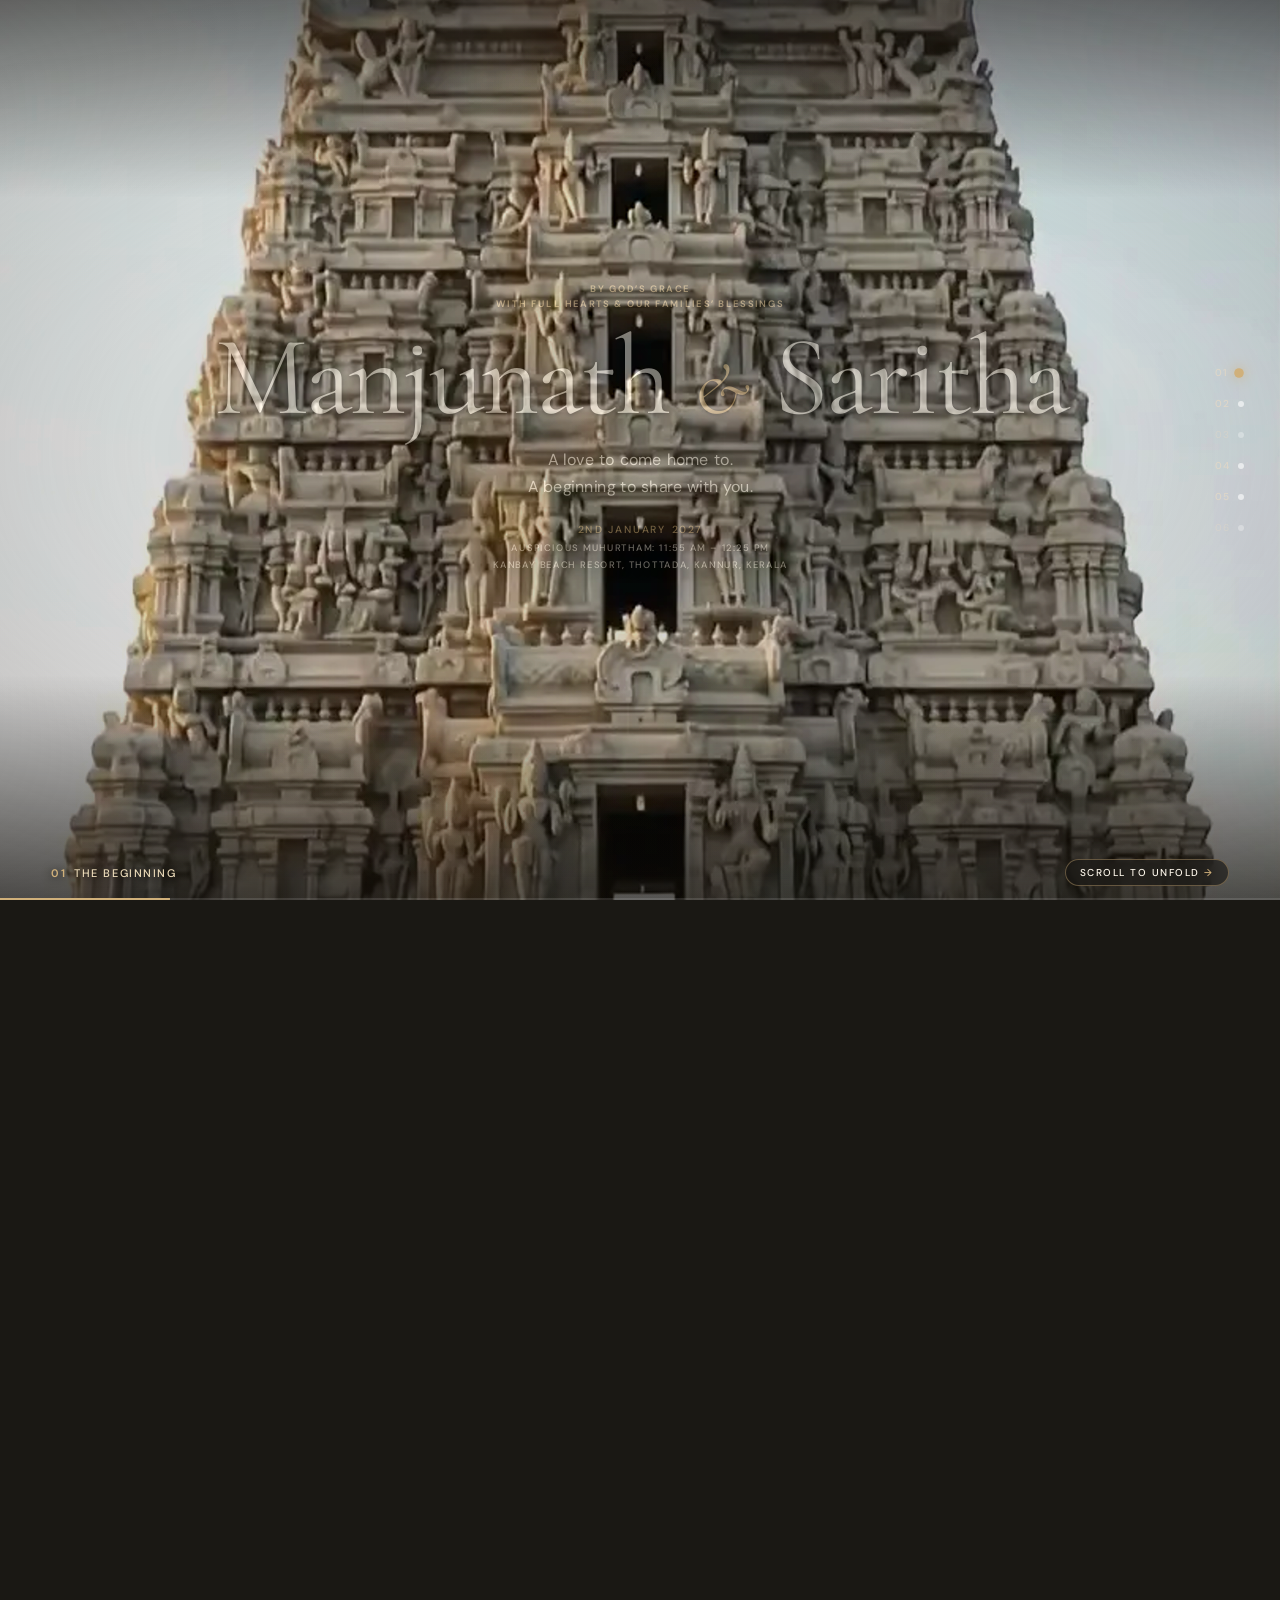
==== commit 1c302c33: "Fix: Align audio player source and playsinline exactly with main wedding invite" ====
--- a/manjunath-saritha/index.html
+++ b/manjunath-saritha/index.html
@@ -50,6 +50,9 @@
   <main id="main">
     <section class="journey" id="journey" aria-label="A journey to our beginning">
       <div class="journey-stage" id="journey-stage">
+        
+        <!-- Background Audio (Exact same song as Sooraj & Sreejaya invite) -->
+        <audio id="bgm-audio" src="bgm.mp3?v=3.4" preload="auto" loop playsinline></audio>
 
         <!-- Top Header with S&S Monogram -->
         <header class="journey-header">
@@ -226,8 +229,8 @@
     </form>
   </dialog>
 
-  <!-- Audio element pointing to parent bgm.mp3 -->
-  <audio id="bgm-audio" src="../bgm.mp3" preload="auto" loop></audio>
+  
+  
 
   <noscript>
     <style>.journey{height:auto}.journey-stage{position:relative}.media-status,.scroll-cue,.chapter-nav,.header-link,.film-loader{display:none}</style>
